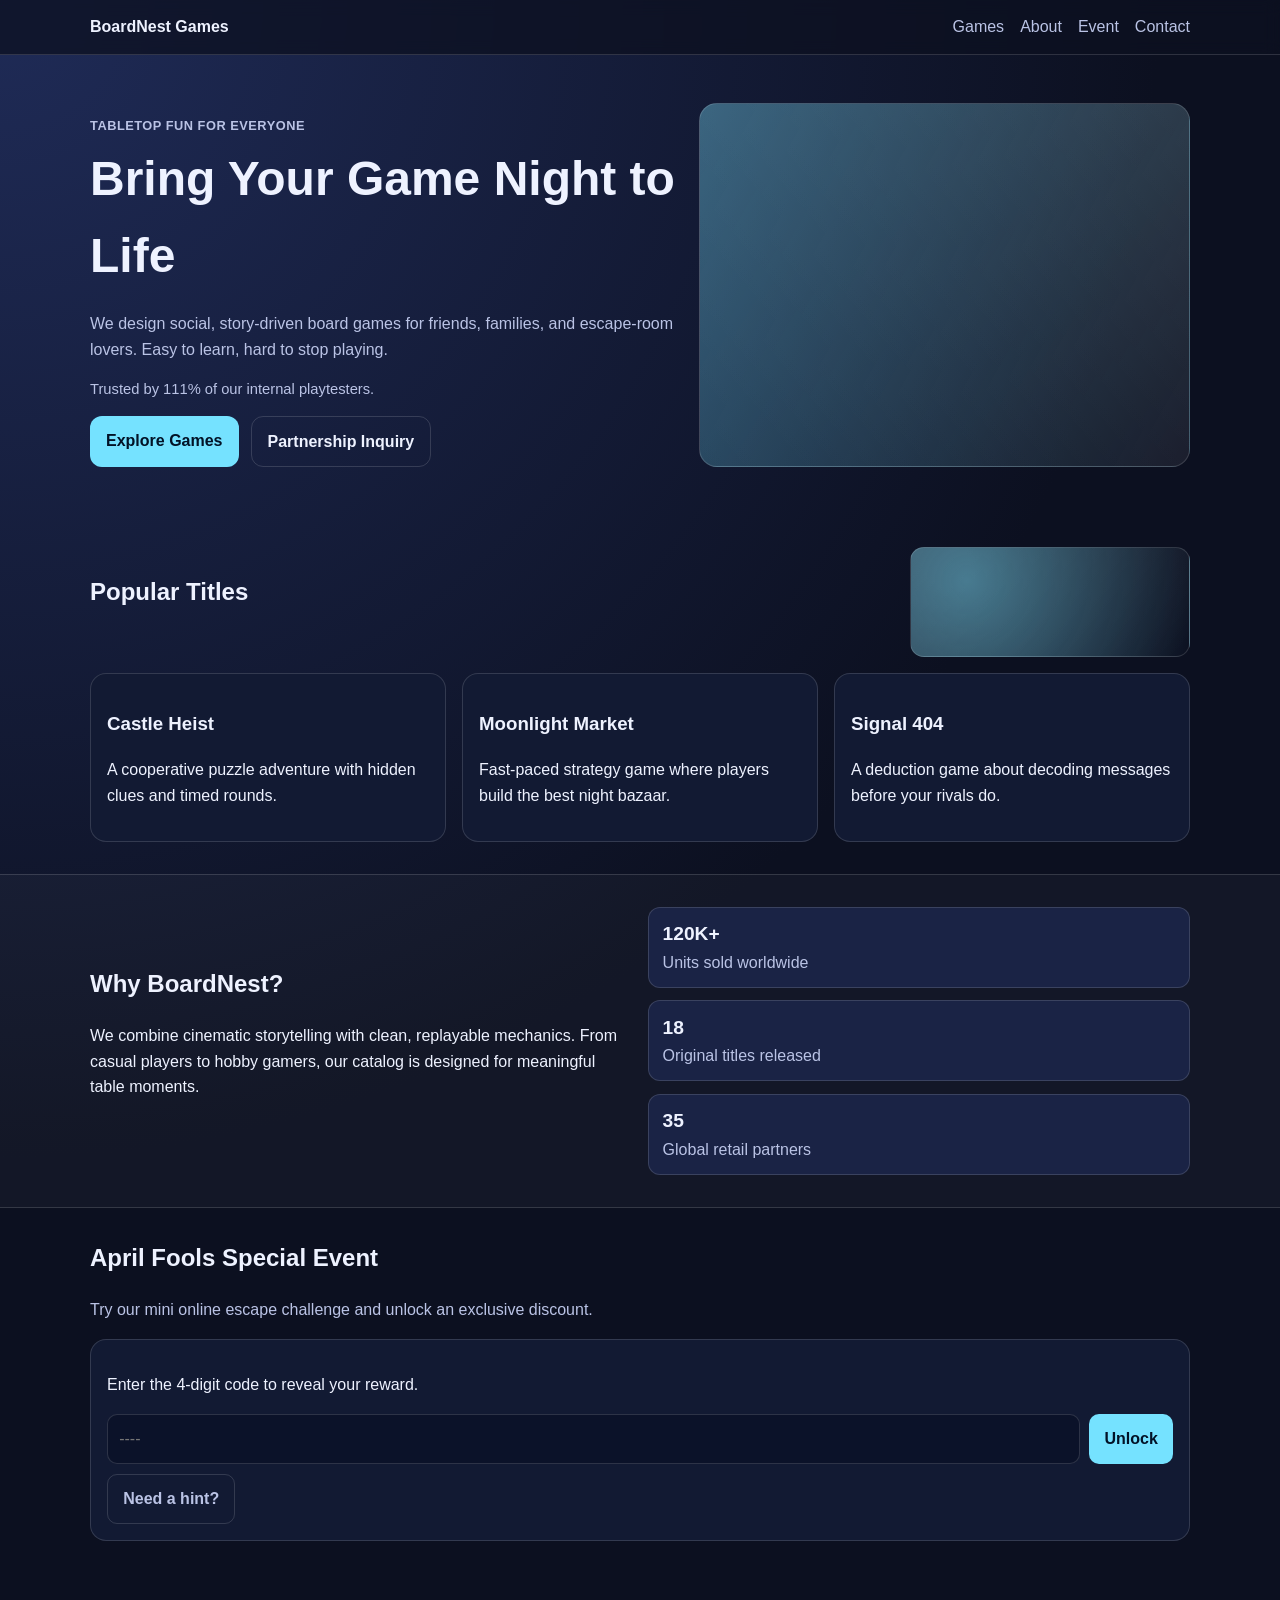
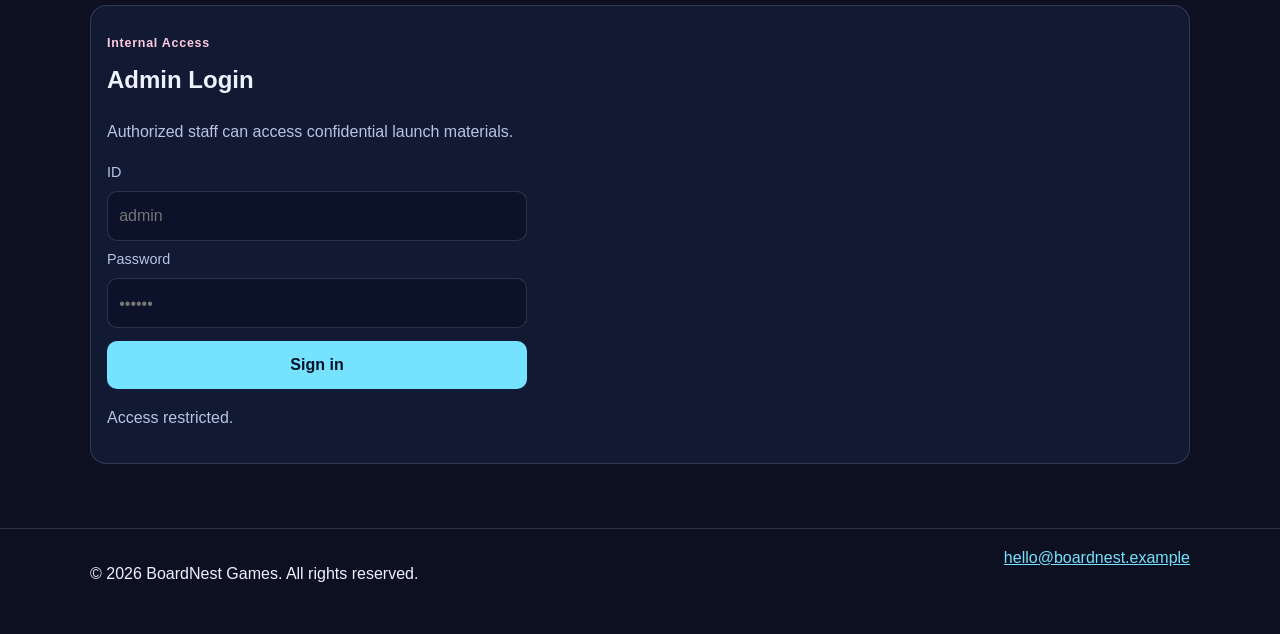
==== index.html @ 54458073 "Add modern scroll-reveal effects to landing sections" ====
<!doctype html>
<html lang="en">
  <head>
    <meta charset="UTF-8" />
    <meta name="viewport" content="width=device-width, initial-scale=1.0" />
    <title>BoardNest Games | Play Together</title>
    <link rel="stylesheet" href="style.css" />
  </head>
  <body>
    <header class="site-header">
      <div class="container nav">
        <a class="logo" href="#">BoardNest Games</a>
        <nav aria-label="Main navigation">
          <ul>
            <li><a href="#games">Games</a></li>
            <li><a href="#about">About</a></li>
            <li><a href="#event">Event</a></li>
            <li><a href="#contact">Contact</a></li>
          </ul>
        </nav>
      </div>
    </header>

    <main>
      <section class="hero container">
        <div class="hero-copy">
          <p class="eyebrow">TABLETOP FUN FOR EVERYONE</p>
          <h1>Bring Your Game Night to Life</h1>
          <p>
            We design social, story-driven board games for friends, families,
            and escape-room lovers. Easy to learn, hard to stop playing.
          </p>
          <p class="odd-note">Trusted by 111% of our internal playtesters.</p>
          <div class="actions">
            <a class="btn primary" href="#games">Explore Games</a>
            <a class="btn ghost" href="#contact">Partnership Inquiry</a>
          </div>
        </div>
        <div class="hero-card" role="img" aria-label="Board game components"></div>
      </section>

      <section id="games" class="section container reveal reveal-up">
        <div class="section-head">
          <h2>Popular Titles</h2>
          <div class="scroll-visual reveal reveal-right" aria-hidden="true"></div>
        </div>
        <div class="cards">
          <article class="card reveal reveal-up">
            <h3>Castle Heist</h3>
            <p>A cooperative puzzle adventure with hidden clues and timed rounds.</p>
          </article>
          <article class="card reveal reveal-up">
            <h3>Moonlight Market</h3>
            <p>Fast-paced strategy game where players build the best night bazaar.</p>
          </article>
          <article class="card reveal reveal-up">
            <h3>Signal 404</h3>
            <p>A deduction game about decoding messages before your rivals do.</p>
          </article>
        </div>
      </section>

      <section id="about" class="section alt reveal reveal-up">
        <div class="container two-col">
          <div class="reveal reveal-left">
            <h2>Why BoardNest?</h2>
            <p>
              We combine cinematic storytelling with clean, replayable mechanics.
              From casual players to hobby gamers, our catalog is designed for
              meaningful table moments.
            </p>
          </div>
          <ul class="stats reveal reveal-right">
            <li><strong>120K+</strong><span>Units sold worldwide</span></li>
            <li><strong>18</strong><span>Original titles released</span></li>
            <li><strong>35</strong><span>Global retail partners</span></li>
          </ul>
        </div>
      </section>

      <section id="event" class="section container reveal reveal-up">
        <h2>April Fools Special Event</h2>
        <p class="event-sub">
          Try our mini online escape challenge and unlock an exclusive discount.
        </p>
        <div class="event-box reveal reveal-left">
          <p id="status" aria-live="polite">Enter the 4-digit code to reveal your reward.</p>
          <div class="input-wrap">
            <label for="code" class="sr-only">Enter 4-digit code</label>
            <input id="code" type="text" inputmode="numeric" maxlength="4" placeholder="----" autocomplete="off" />
            <button id="unlock">Unlock</button>
          </div>
          <button id="hintBtn" class="link-btn" type="button">Need a hint?</button>
          <p id="hint" class="hint hidden">Hint: Not every April Fools note tells the truth. One digit is 0.</p>
          <p id="reward" class="reward hidden">🎉 Nice! Use code <strong>PLAY10</strong> for 10% off this week.</p>
        </div>
      </section>

      <section id="admin" class="section container reveal reveal-up">
        <div class="admin-box reveal reveal-right">
          <p class="admin-label">Internal Access</p>
          <h2>Admin Login</h2>
          <p class="event-sub">Authorized staff can access confidential launch materials.</p>
          <form id="adminForm" class="admin-form">
            <label for="adminId">ID</label>
            <input id="adminId" type="text" placeholder="admin" autocomplete="off" />
            <label for="adminPw">Password</label>
            <input id="adminPw" type="password" placeholder="••••••" autocomplete="off" />
            <button type="submit">Sign in</button>
          </form>
          <p id="adminMsg" aria-live="polite" class="event-sub">Access restricted.</p>
        </div>
      </section>
    </main>

    <footer id="contact" class="site-footer">
      <div class="container footer-wrap">
        <p>© 2026 BoardNest Games. All rights reserved.</p>
        <a href="mailto:hello@boardnest.example">hello@boardnest.example</a>
      </div>
    </footer>

    <script src="script.js"></script>
  </body>
</html>
---- style.css ----
:root {
  --bg: #0c1020;
  --surface: #121a33;
  --surface-soft: #1a2345;
  --text: #eef2ff;
  --muted: #bac3e5;
  --accent: #75e2ff;
  --line: rgba(255, 255, 255, 0.14);
}

* {
  box-sizing: border-box;
}

body {
  margin: 0;
  font-family: Inter, "Segoe UI", Roboto, sans-serif;
  color: var(--text);
  background: radial-gradient(circle at 0% 0%, #1f2b57 0%, var(--bg) 45%);
  line-height: 1.6;
}

.container {
  width: min(1100px, 92vw);
  margin: 0 auto;
}

.site-header {
  border-bottom: 1px solid var(--line);
  position: sticky;
  top: 0;
  backdrop-filter: blur(8px);
  background: rgba(12, 16, 32, 0.75);
}

.nav {
  display: flex;
  align-items: center;
  justify-content: space-between;
  padding: 0.9rem 0;
  gap: 1rem;
}

.logo {
  color: var(--text);
  text-decoration: none;
  font-weight: 700;
}

nav ul {
  list-style: none;
  margin: 0;
  padding: 0;
  display: flex;
  gap: 1rem;
}

nav a {
  color: var(--muted);
  text-decoration: none;
}

.hero {
  display: grid;
  grid-template-columns: 1.2fr 1fr;
  gap: 1.2rem;
  padding: 3rem 0;
}

.eyebrow {
  color: var(--accent);
  margin-bottom: 0.3rem;
  font-weight: 700;
  letter-spacing: 0.04em;
  font-size: 0.8rem;
}

.hero h1 {
  font-size: clamp(2rem, 4vw, 3rem);
  margin: 0;
}

.hero-copy p {
  color: var(--muted);
}

.hero-card {
  min-height: 250px;
  border-radius: 18px;
  border: 1px solid var(--line);
  background:
    linear-gradient(120deg, rgba(117, 226, 255, 0.35), rgba(117, 226, 255, 0)),
    linear-gradient(230deg, rgba(255, 255, 255, 0.1), rgba(255, 255, 255, 0));
}

.actions {
  display: flex;
  flex-wrap: wrap;
  gap: 0.75rem;
}

.btn {
  text-decoration: none;
  padding: 0.72rem 1rem;
  border-radius: 12px;
  font-weight: 700;
}

.btn.primary {
  background: var(--accent);
  color: #021226;
}

.btn.ghost {
  border: 1px solid var(--line);
  color: var(--text);
}

.section {
  padding: 2rem 0;
}

h2 {
  margin-top: 0;
}

.cards {
  display: grid;
  grid-template-columns: repeat(3, minmax(0, 1fr));
  gap: 1rem;
}

.card,
.event-box {
  background: var(--surface);
  border: 1px solid var(--line);
  border-radius: 16px;
  padding: 1rem;
}

.alt {
  background: rgba(255, 255, 255, 0.03);
  border-top: 1px solid var(--line);
  border-bottom: 1px solid var(--line);
}

.two-col {
  display: grid;
  grid-template-columns: 1fr 1fr;
  gap: 1rem;
  align-items: center;
}

.stats {
  list-style: none;
  margin: 0;
  padding: 0;
  display: grid;
  gap: 0.8rem;
}

.stats li {
  background: var(--surface-soft);
  border: 1px solid var(--line);
  border-radius: 12px;
  padding: 0.7rem 0.85rem;
}

.stats strong {
  display: block;
  font-size: 1.2rem;
}

.stats span,
.event-sub {
  color: var(--muted);
}

.input-wrap {
  display: flex;
  gap: 0.6rem;
}

input,
button {
  font: inherit;
}

input {
  flex: 1;
  border-radius: 10px;
  border: 1px solid var(--line);
  background: #0b1229;
  color: var(--text);
  padding: 0.7rem;
}

button {
  border: 0;
  border-radius: 10px;
  background: var(--accent);
  color: #021226;
  padding: 0.7rem 0.95rem;
  font-weight: 700;
  cursor: pointer;
}

.link-btn {
  margin-top: 0.65rem;
  background: transparent;
  color: var(--muted);
  border: 1px solid var(--line);
}

.hint,
.reward {
  margin-bottom: 0;
}

.reward {
  color: #93f5b8;
}

.hidden {
  display: none;
}

.site-footer {
  border-top: 1px solid var(--line);
  margin-top: 2rem;
}

.footer-wrap {
  display: flex;
  justify-content: space-between;
  gap: 1rem;
  padding: 1rem 0 2rem;
  flex-wrap: wrap;
}

.site-footer a {
  color: var(--accent);
}

.sr-only {
  position: absolute;
  width: 1px;
  height: 1px;
  margin: -1px;
  padding: 0;
  overflow: hidden;
  clip: rect(0, 0, 0, 0);
  border: 0;
}

@media (max-width: 860px) {
  .hero,
  .two-col,
  .cards {
    grid-template-columns: 1fr;
  }

  .hero {
    padding-top: 2rem;
  }

  .section-head {
    flex-direction: column;
    align-items: flex-start;
  }

  .scroll-visual {
    width: 100%;
  }
}

@media (max-width: 620px) {
  .nav {
    flex-direction: column;
    align-items: flex-start;
  }

  .input-wrap {
    flex-direction: column;
  }

  button {
    width: 100%;
  }
}


.odd-note {
  color: #ffcadf;
  font-size: 0.92rem;
}

.admin-box {
  background: var(--surface);
  border: 1px solid var(--line);
  border-radius: 16px;
  padding: 1rem;
}

.admin-label {
  color: #ffcadf;
  letter-spacing: 0.06em;
  font-size: 0.78rem;
  font-weight: 700;
  margin-bottom: 0.4rem;
}

.admin-form {
  display: grid;
  gap: 0.45rem;
  max-width: 420px;
}

.admin-form label {
  color: var(--muted);
  font-size: 0.9rem;
}

.admin-form button {
  margin-top: 0.35rem;
}


.section-head {
  display: flex;
  align-items: center;
  justify-content: space-between;
  gap: 1rem;
  margin-bottom: 1rem;
}

.scroll-visual {
  width: min(280px, 36vw);
  height: 110px;
  border-radius: 14px;
  border: 1px solid var(--line);
  background:
    radial-gradient(circle at 20% 30%, rgba(117, 226, 255, 0.45), rgba(117, 226, 255, 0)),
    linear-gradient(130deg, rgba(255, 255, 255, 0.12), rgba(255, 255, 255, 0));
}

.reveal {
  opacity: 0;
  transform: translateY(24px);
  transition: opacity 650ms ease, transform 650ms ease;
  will-change: transform, opacity;
}

.reveal-left {
  transform: translateX(-28px);
}

.reveal-right {
  transform: translateX(28px);
}

.reveal-up {
  transform: translateY(24px);
}

.reveal.in-view {
  opacity: 1;
  transform: translate(0, 0);
}

@media (prefers-reduced-motion: reduce) {
  .reveal,
  .reveal-left,
  .reveal-right,
  .reveal-up {
    opacity: 1;
    transform: none;
    transition: none;
  }
}
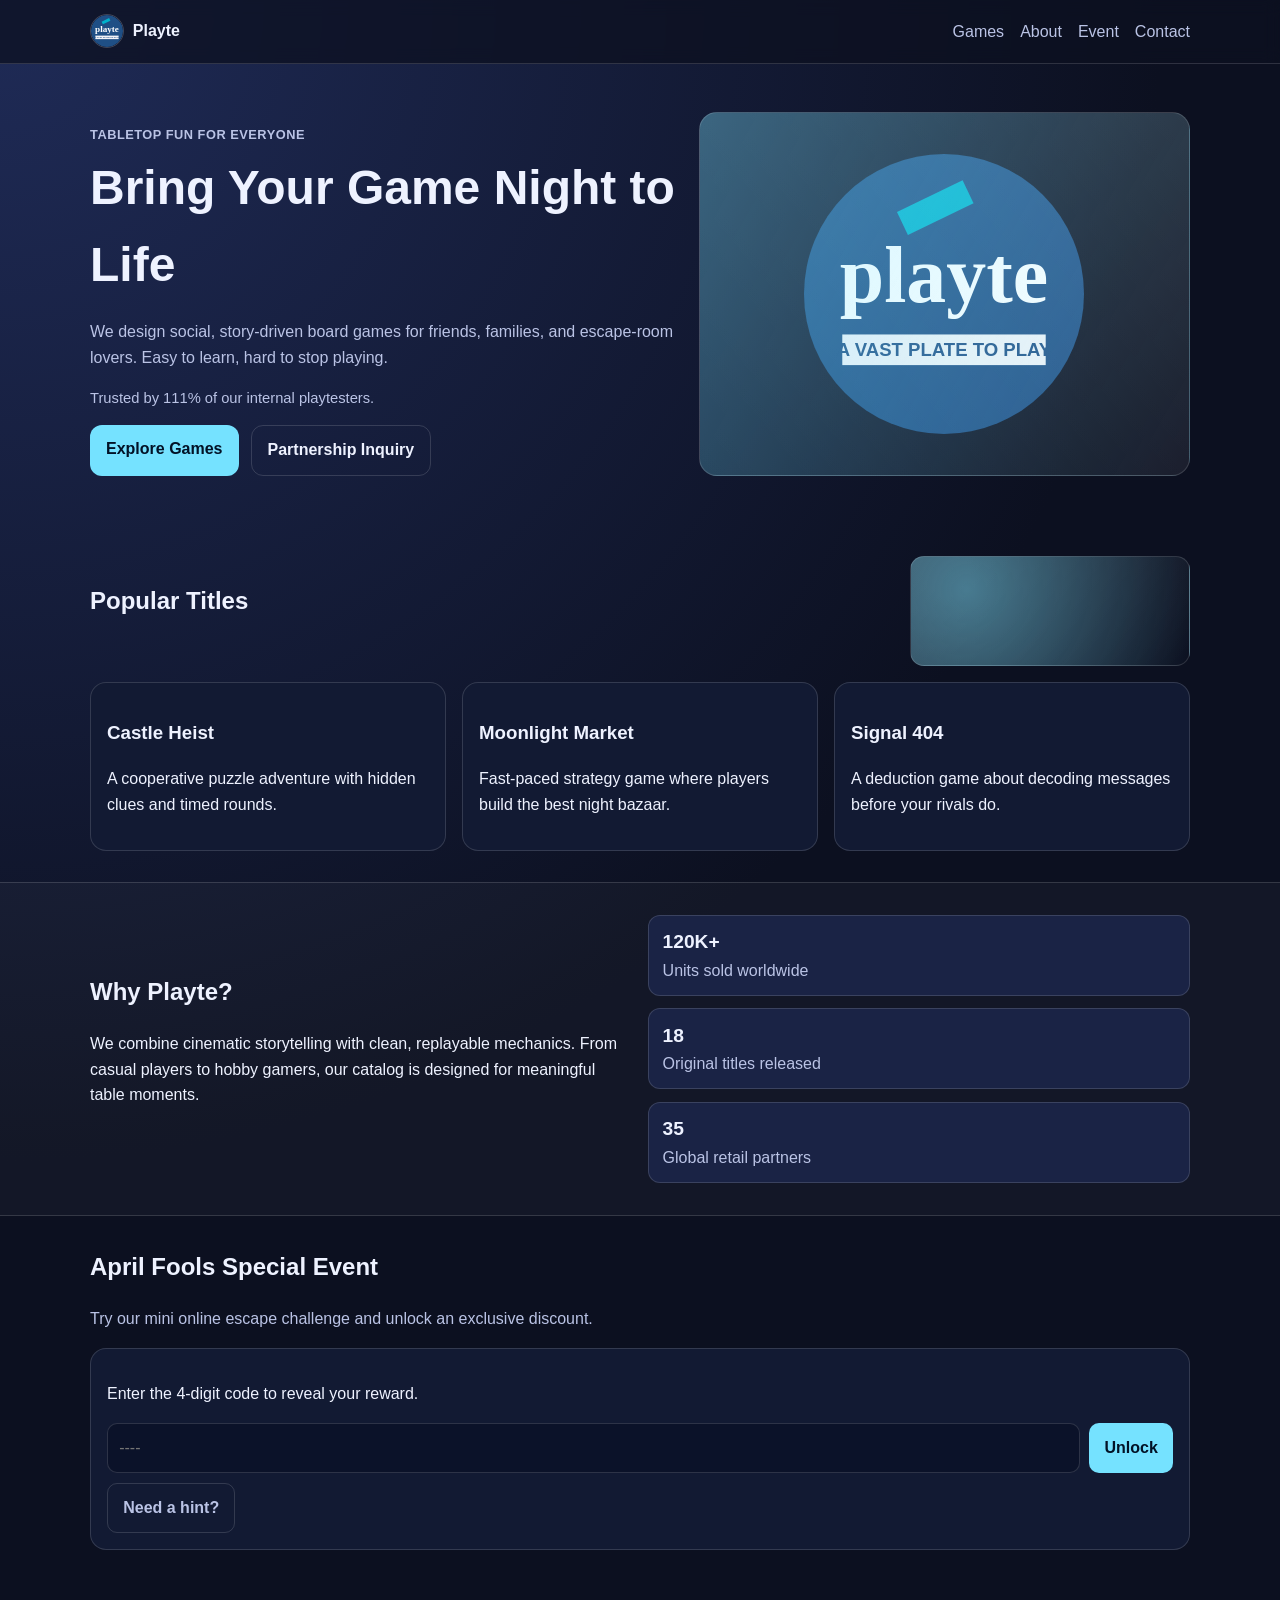
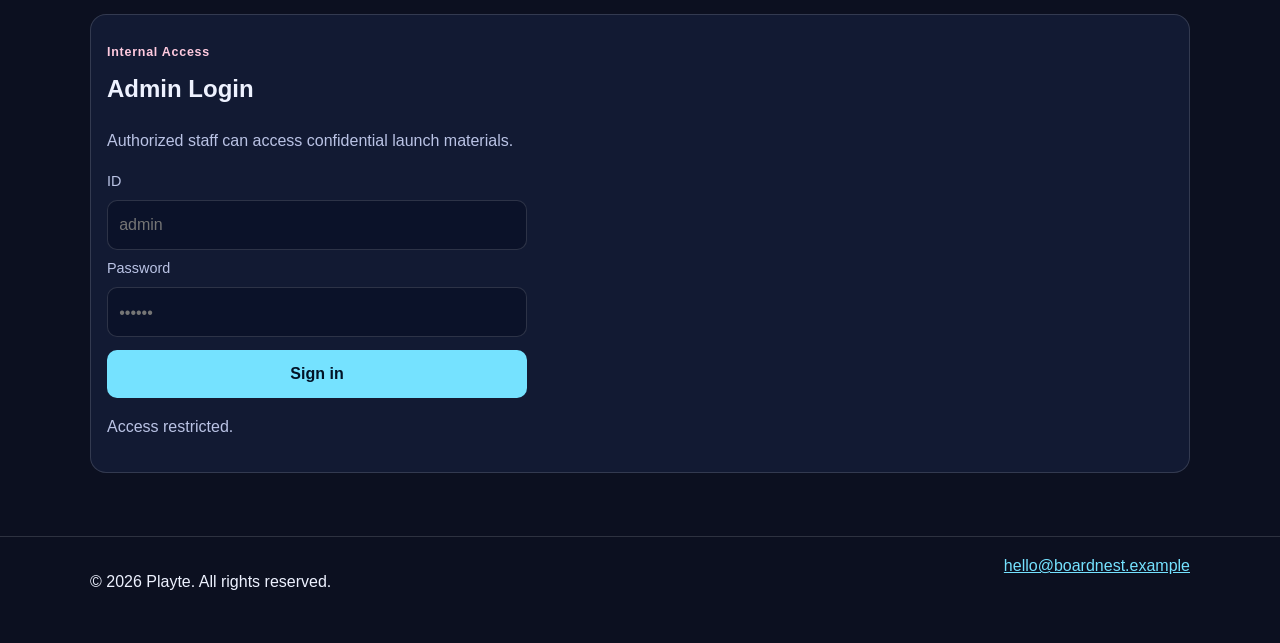
==== commit 69e32d6f: "Rebrand site to Playte and add company logo asset" ====
--- a/index.html
+++ b/index.html
@@ -3,13 +3,13 @@
   <head>
     <meta charset="UTF-8" />
     <meta name="viewport" content="width=device-width, initial-scale=1.0" />
-    <title>BoardNest Games | Play Together</title>
+    <title>Playte | Play Together</title>
     <link rel="stylesheet" href="style.css" />
   </head>
   <body>
     <header class="site-header">
       <div class="container nav">
-        <a class="logo" href="#">BoardNest Games</a>
+        <a class="logo" href="#"><img src="assets/playte-logo.svg" alt="Playte logo" /><span>Playte</span></a>
         <nav aria-label="Main navigation">
           <ul>
             <li><a href="#games">Games</a></li>
@@ -63,7 +63,7 @@
       <section id="about" class="section alt reveal reveal-up">
         <div class="container two-col">
           <div class="reveal reveal-left">
-            <h2>Why BoardNest?</h2>
+            <h2>Why Playte?</h2>
             <p>
               We combine cinematic storytelling with clean, replayable mechanics.
               From casual players to hobby gamers, our catalog is designed for
@@ -115,7 +115,7 @@
 
     <footer id="contact" class="site-footer">
       <div class="container footer-wrap">
-        <p>© 2026 BoardNest Games. All rights reserved.</p>
+        <p>© 2026 Playte. All rights reserved.</p>
         <a href="mailto:hello@boardnest.example">hello@boardnest.example</a>
       </div>
     </footer>
--- a/style.css
+++ b/style.css
@@ -45,6 +45,20 @@
   color: var(--text);
   text-decoration: none;
   font-weight: 700;
+  display: inline-flex;
+  align-items: center;
+  gap: 0.55rem;
+}
+
+.logo img {
+  width: 34px;
+  height: 34px;
+  border-radius: 50%;
+  border: 1px solid rgba(255, 255, 255, 0.2);
+}
+
+.logo span {
+  line-height: 1;
 }
 
 nav ul {
@@ -90,7 +104,8 @@
   border: 1px solid var(--line);
   background:
     linear-gradient(120deg, rgba(117, 226, 255, 0.35), rgba(117, 226, 255, 0)),
-    linear-gradient(230deg, rgba(255, 255, 255, 0.1), rgba(255, 255, 255, 0));
+    linear-gradient(230deg, rgba(255, 255, 255, 0.1), rgba(255, 255, 255, 0)),
+    url("assets/playte-logo.svg") center / min(280px, 75%) no-repeat;
 }
 
 .actions {
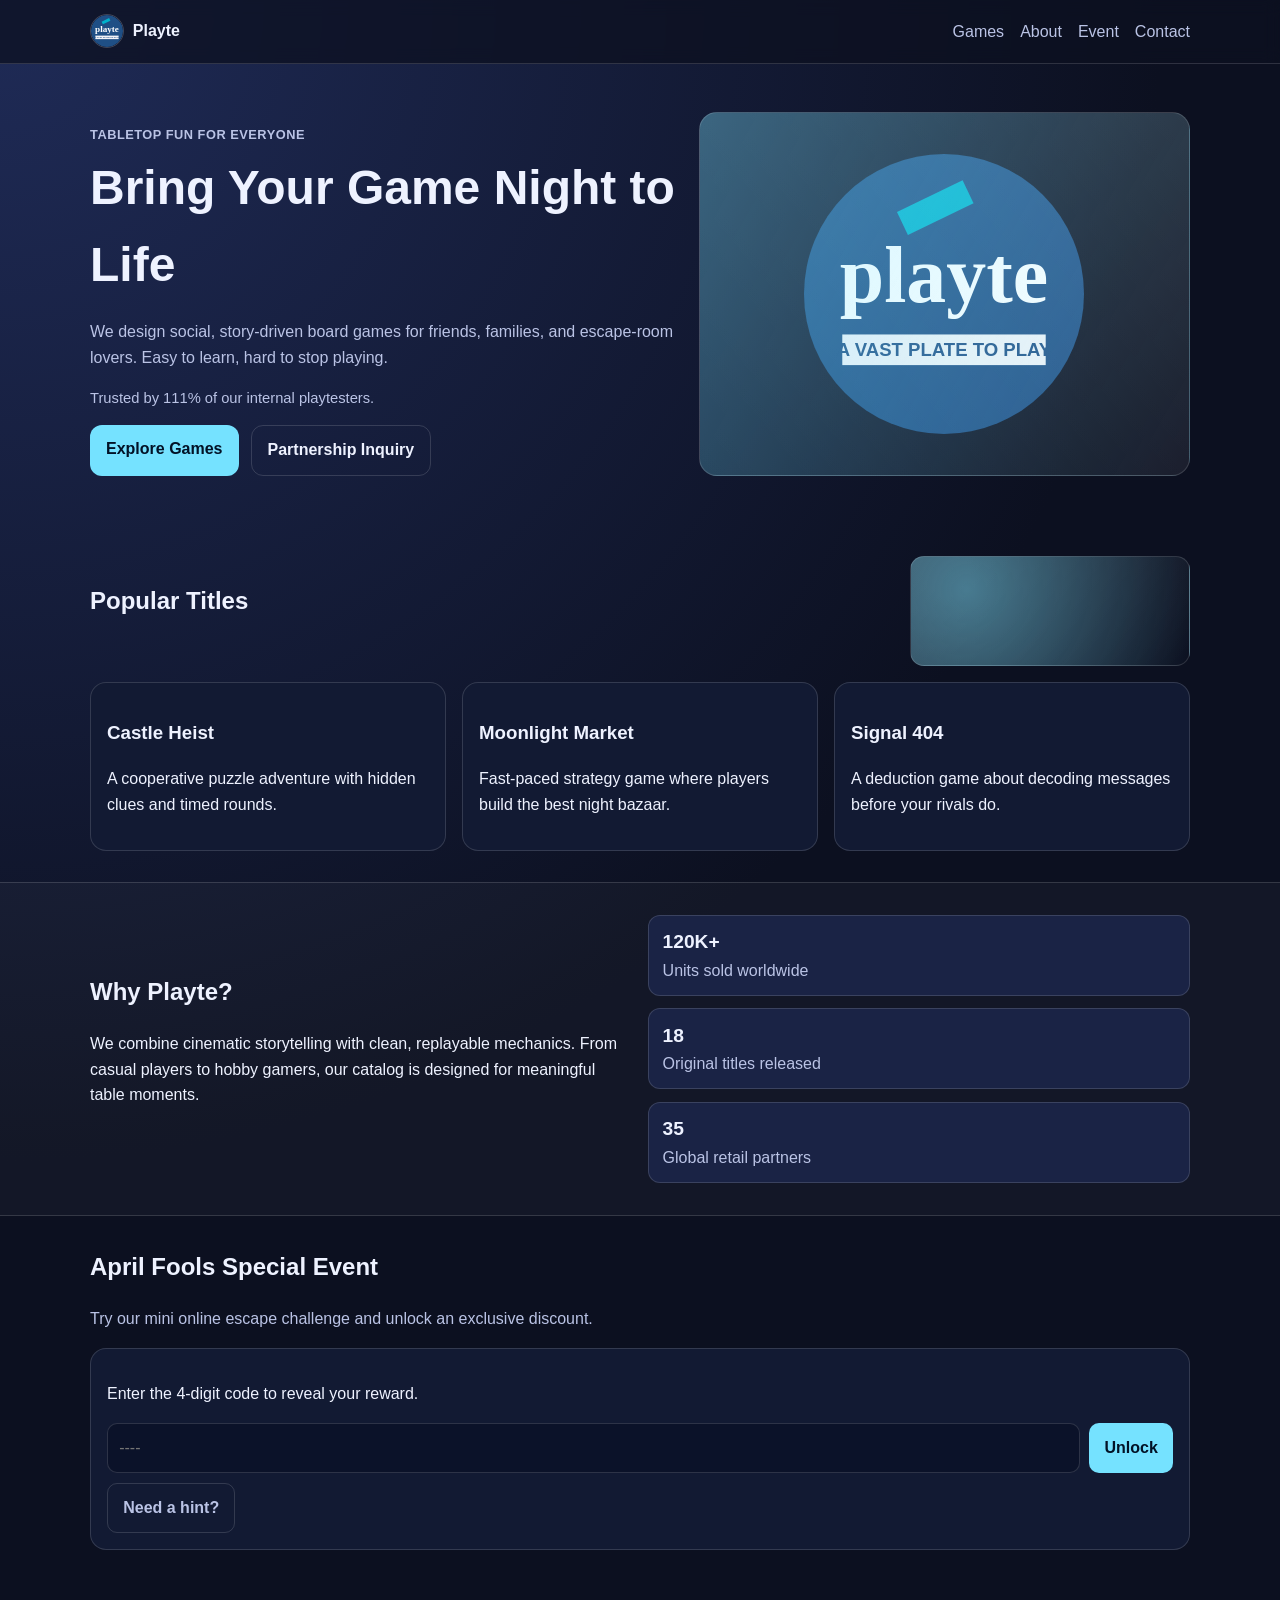
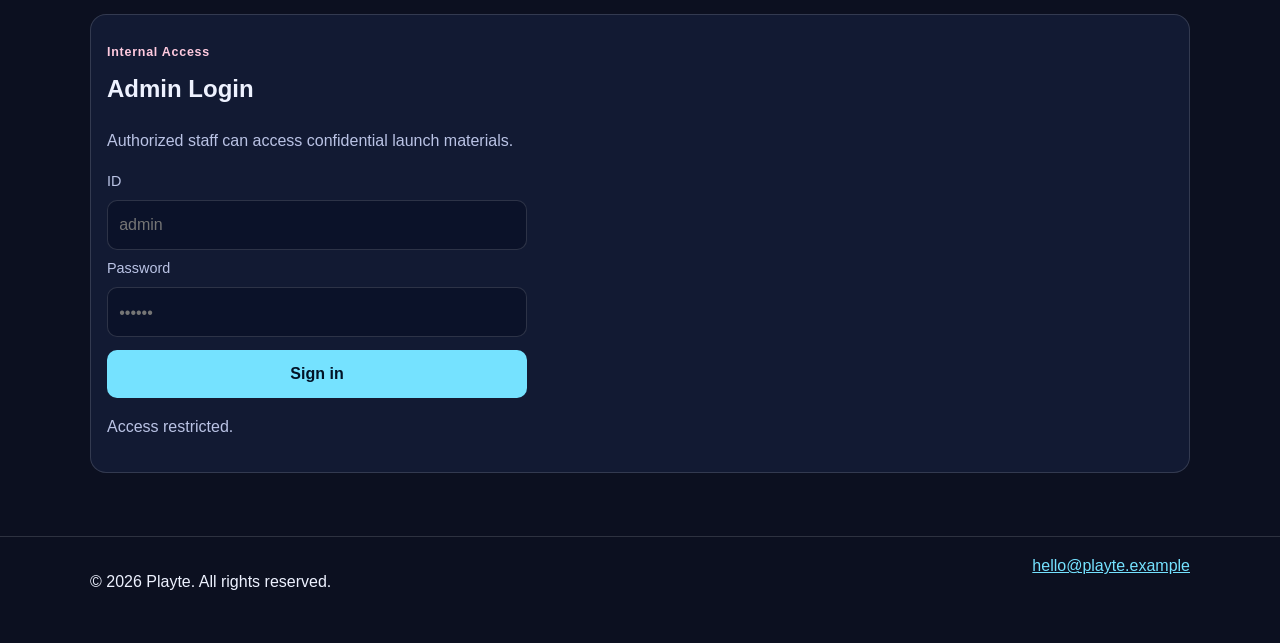
==== commit e96a32f3: "Remove remaining BoardNest strings from branding" ====
--- a/index.html
+++ b/index.html
@@ -116,7 +116,7 @@
     <footer id="contact" class="site-footer">
       <div class="container footer-wrap">
         <p>© 2026 Playte. All rights reserved.</p>
-        <a href="mailto:hello@boardnest.example">hello@boardnest.example</a>
+        <a href="mailto:hello@playte.example">hello@playte.example</a>
       </div>
     </footer>
 
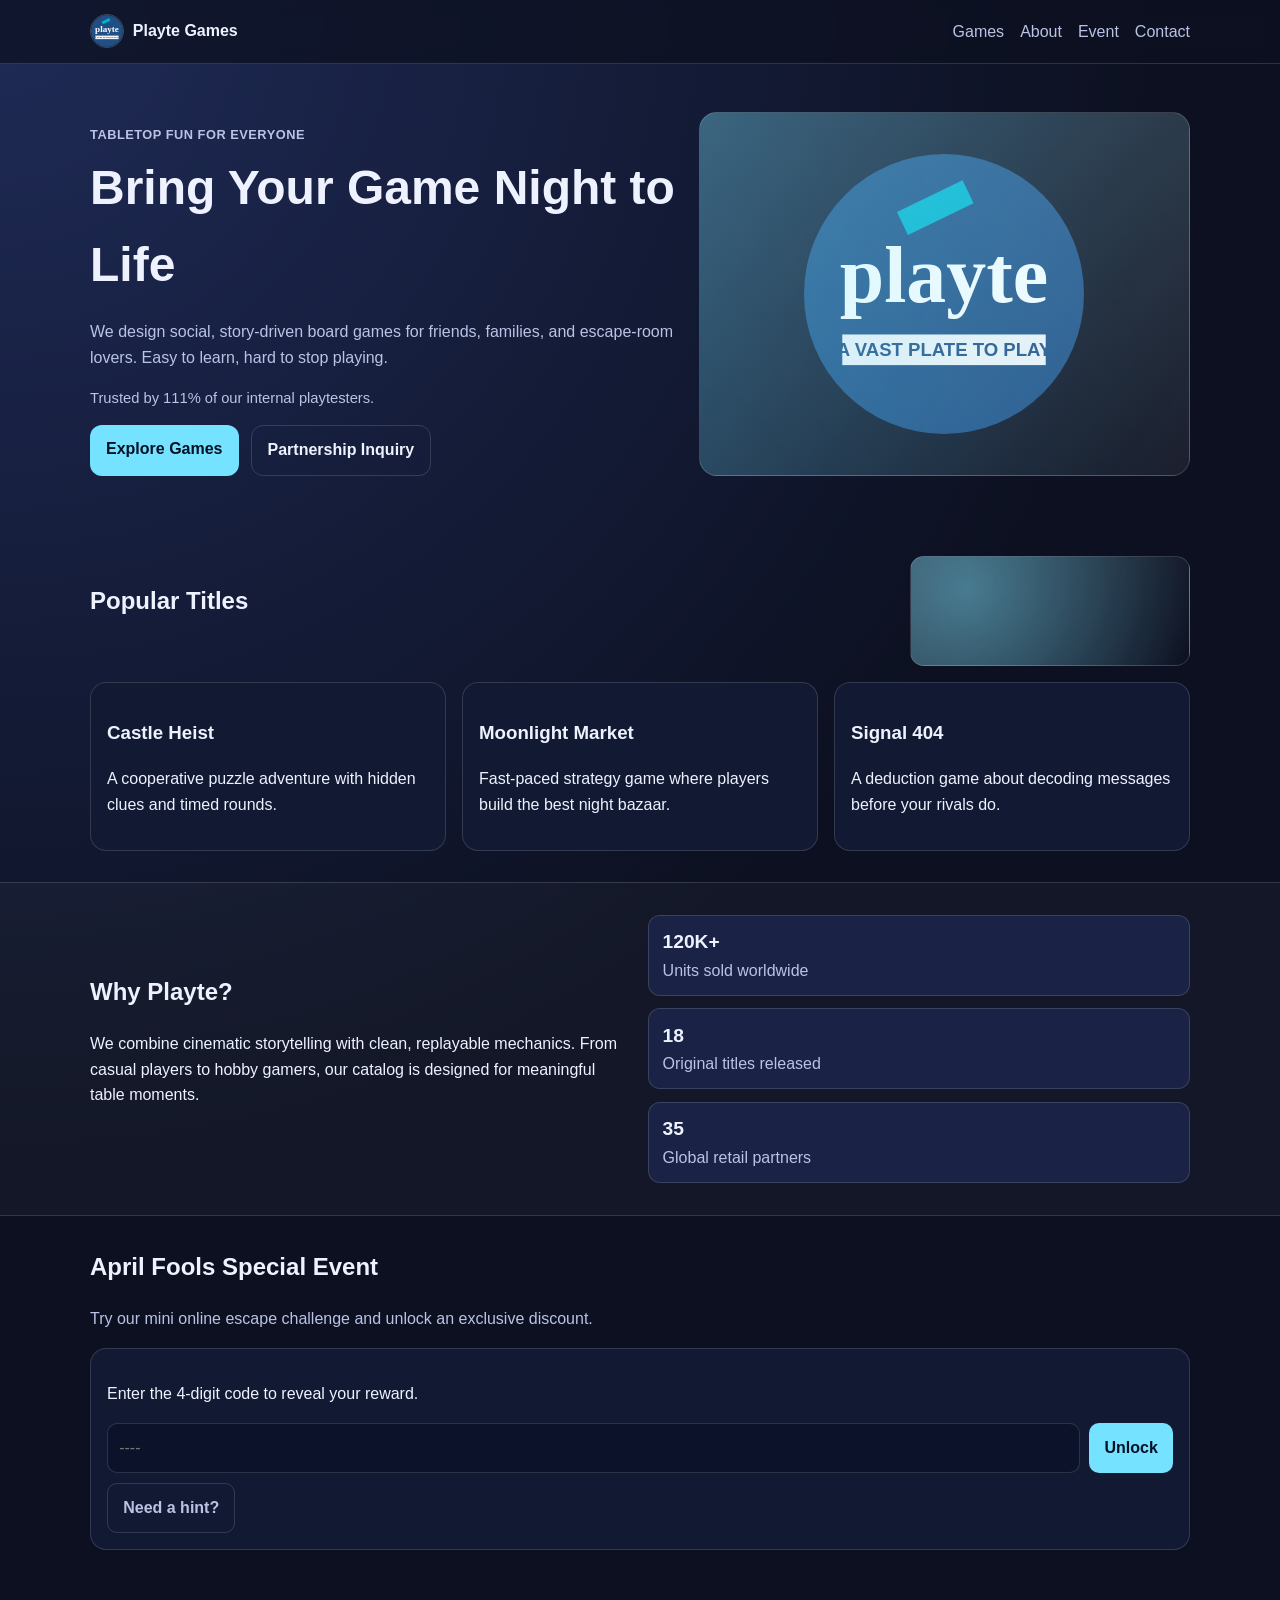
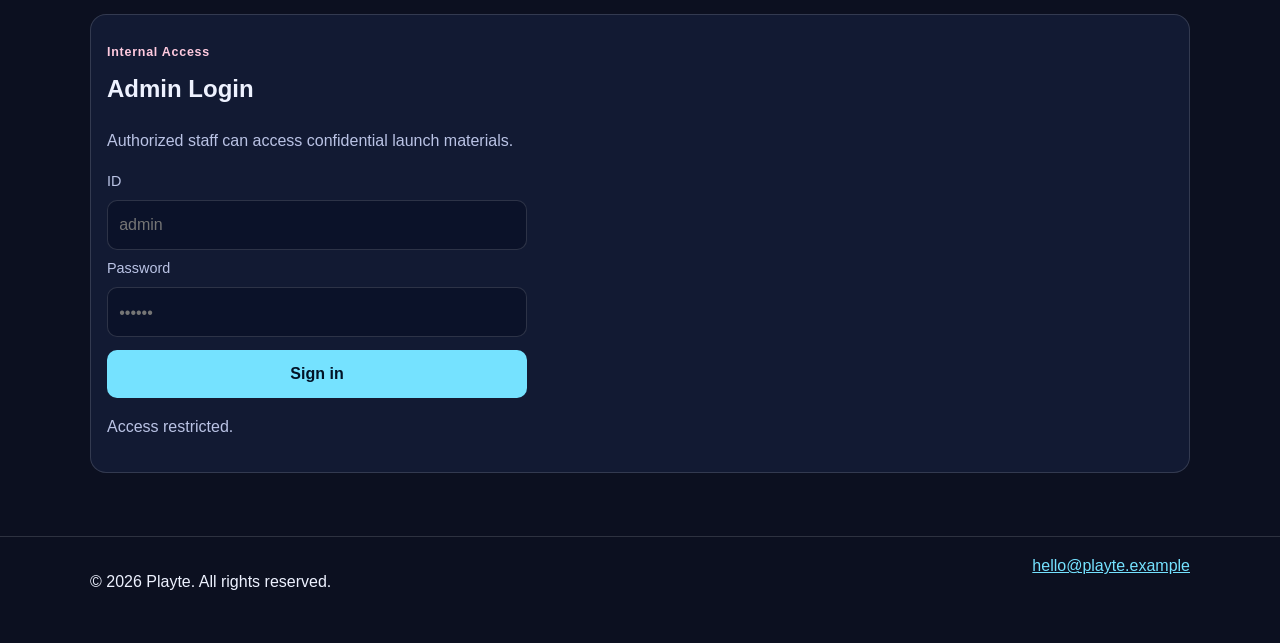
==== commit f1ba9cb0: "Force Playte Games branding in header and bust stale cache" ====
--- a/index.html
+++ b/index.html
@@ -4,12 +4,12 @@
     <meta charset="UTF-8" />
     <meta name="viewport" content="width=device-width, initial-scale=1.0" />
     <title>Playte | Play Together</title>
-    <link rel="stylesheet" href="style.css" />
+    <link rel="stylesheet" href="style.css?v=2" />
   </head>
   <body>
     <header class="site-header">
       <div class="container nav">
-        <a class="logo" href="#"><img src="assets/playte-logo.svg" alt="Playte logo" /><span>Playte</span></a>
+        <a class="logo" href="#"><img src="assets/playte-logo.svg?v=2" alt="Playte logo" /><span>Playte Games</span></a>
         <nav aria-label="Main navigation">
           <ul>
             <li><a href="#games">Games</a></li>
@@ -120,6 +120,6 @@
       </div>
     </footer>
 
-    <script src="script.js"></script>
+    <script src="script.js?v=2"></script>
   </body>
 </html>
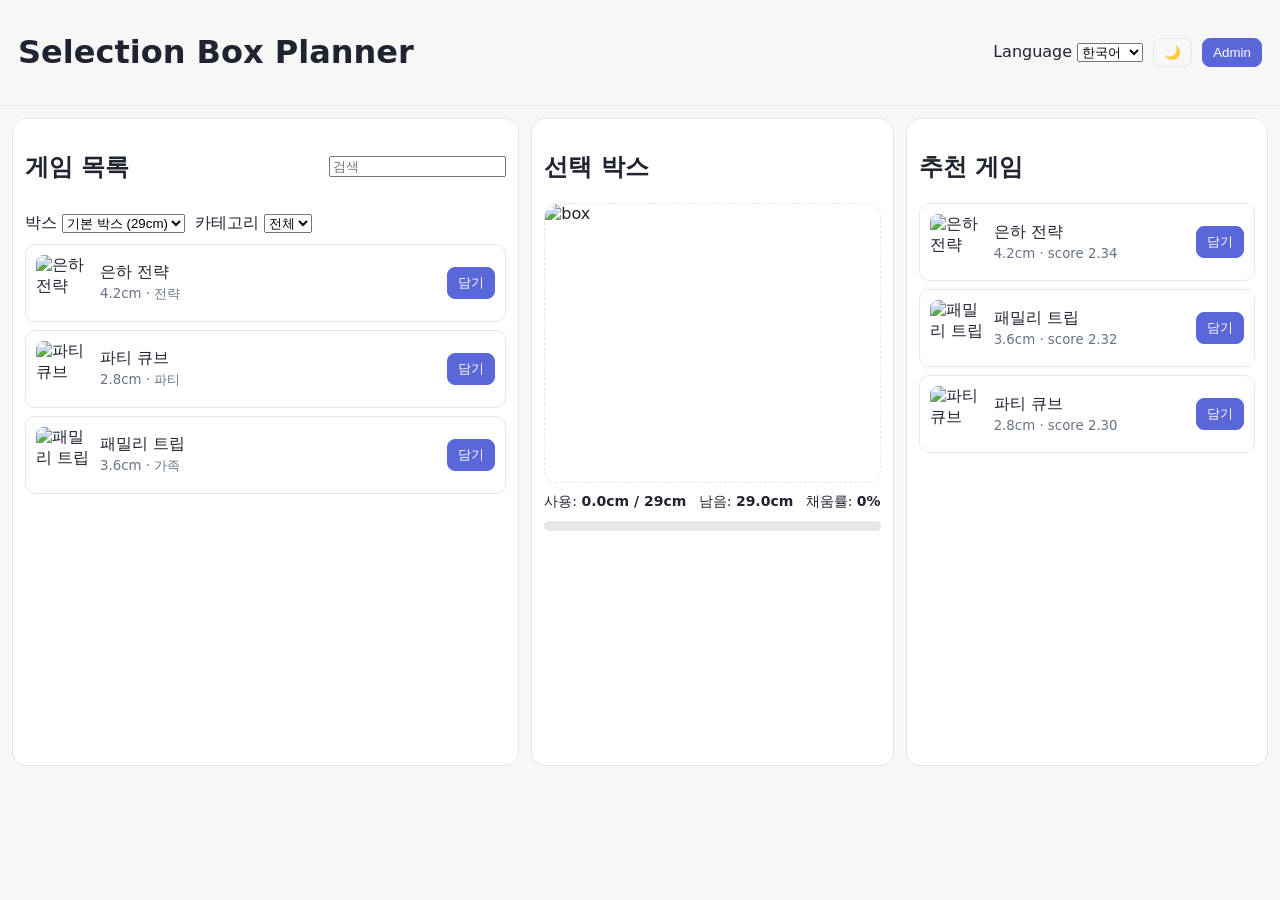
==== commit fea6a5bd: "feat: add selection box planner web app prototype" ====
--- a/index.html
+++ b/index.html
@@ -1,125 +1,113 @@
 <!doctype html>
-<html lang="en">
+<html lang="ko">
   <head>
     <meta charset="UTF-8" />
     <meta name="viewport" content="width=device-width, initial-scale=1.0" />
-    <title>Playte | Play Together</title>
-    <link rel="stylesheet" href="style.css?v=2" />
+    <title>Selection Box Planner</title>
+    <link rel="stylesheet" href="styles.css" />
   </head>
   <body>
-    <header class="site-header">
-      <div class="container nav">
-        <a class="logo" href="#"><img src="assets/playte-logo.svg?v=2" alt="Playte logo" /><span>Playte Games</span></a>
-        <nav aria-label="Main navigation">
-          <ul>
-            <li><a href="#games">Games</a></li>
-            <li><a href="#about">About</a></li>
-            <li><a href="#event">Event</a></li>
-            <li><a href="#contact">Contact</a></li>
-          </ul>
-        </nav>
+    <header class="topbar">
+      <h1 id="appTitle">Selection Box Planner</h1>
+      <div class="top-controls">
+        <label>
+          <span id="langLabel">Language</span>
+          <select id="languageSelect">
+            <option value="ko">한국어</option>
+            <option value="en">English</option>
+            <option value="ja">日本語</option>
+          </select>
+        </label>
+        <button id="themeToggle" class="btn ghost">🌙</button>
+        <button id="adminBtn" class="btn">Admin</button>
       </div>
     </header>
 
-    <main>
-      <section class="hero container">
-        <div class="hero-copy">
-          <p class="eyebrow">TABLETOP FUN FOR EVERYONE</p>
-          <h1>Bring Your Game Night to Life</h1>
-          <p>
-            We design social, story-driven board games for friends, families,
-            and escape-room lovers. Easy to learn, hard to stop playing.
-          </p>
-          <p class="odd-note">Trusted by 111% of our internal playtesters.</p>
-          <div class="actions">
-            <a class="btn primary" href="#games">Explore Games</a>
-            <a class="btn ghost" href="#contact">Partnership Inquiry</a>
-          </div>
+    <main class="layout">
+      <section class="panel left">
+        <div class="row between">
+          <h2 id="gamesTitle">게임 목록</h2>
+          <input id="searchInput" type="search" placeholder="검색" />
         </div>
-        <div class="hero-card" role="img" aria-label="Board game components"></div>
+        <div class="row">
+          <label>
+            <span id="boxLabel">박스</span>
+            <select id="boxSelect"></select>
+          </label>
+          <label>
+            <span id="categoryLabel">카테고리</span>
+            <select id="categorySelect"></select>
+          </label>
+        </div>
+        <div id="gamesList" class="list"></div>
       </section>
 
-      <section id="games" class="section container reveal reveal-up">
-        <div class="section-head">
-          <h2>Popular Titles</h2>
-          <div class="scroll-visual reveal reveal-right" aria-hidden="true"></div>
+      <section class="panel center">
+        <h2 id="selectedTitle">선택 박스</h2>
+        <div id="boxVisual" class="box-visual">
+          <img id="boxImage" alt="box" />
+          <div id="dropZone" class="drop-zone"></div>
         </div>
-        <div class="cards">
-          <article class="card reveal reveal-up">
-            <h3>Castle Heist</h3>
-            <p>A cooperative puzzle adventure with hidden clues and timed rounds.</p>
-          </article>
-          <article class="card reveal reveal-up">
-            <h3>Moonlight Market</h3>
-            <p>Fast-paced strategy game where players build the best night bazaar.</p>
-          </article>
-          <article class="card reveal reveal-up">
-            <h3>Signal 404</h3>
-            <p>A deduction game about decoding messages before your rivals do.</p>
-          </article>
+        <div class="stats">
+          <div><span id="usedLabel">사용</span>: <strong id="usedValue">0</strong></div>
+          <div><span id="remainingLabel">남음</span>: <strong id="remainingValue">0</strong></div>
+          <div><span id="fillLabel">채움률</span>: <strong id="fillValue">0%</strong></div>
         </div>
+        <div class="progress"><div id="progressBar"></div></div>
+        <div id="selectedList" class="chips"></div>
       </section>
 
-      <section id="about" class="section alt reveal reveal-up">
-        <div class="container two-col">
-          <div class="reveal reveal-left">
-            <h2>Why Playte?</h2>
-            <p>
-              We combine cinematic storytelling with clean, replayable mechanics.
-              From casual players to hobby gamers, our catalog is designed for
-              meaningful table moments.
-            </p>
-          </div>
-          <ul class="stats reveal reveal-right">
-            <li><strong>120K+</strong><span>Units sold worldwide</span></li>
-            <li><strong>18</strong><span>Original titles released</span></li>
-            <li><strong>35</strong><span>Global retail partners</span></li>
-          </ul>
-        </div>
-      </section>
-
-      <section id="event" class="section container reveal reveal-up">
-        <h2>April Fools Special Event</h2>
-        <p class="event-sub">
-          Try our mini online escape challenge and unlock an exclusive discount.
-        </p>
-        <div class="event-box reveal reveal-left">
-          <p id="status" aria-live="polite">Enter the 4-digit code to reveal your reward.</p>
-          <div class="input-wrap">
-            <label for="code" class="sr-only">Enter 4-digit code</label>
-            <input id="code" type="text" inputmode="numeric" maxlength="4" placeholder="----" autocomplete="off" />
-            <button id="unlock">Unlock</button>
-          </div>
-          <button id="hintBtn" class="link-btn" type="button">Need a hint?</button>
-          <p id="hint" class="hint hidden">Hint: Not every April Fools note tells the truth. One digit is 0.</p>
-          <p id="reward" class="reward hidden">🎉 Nice! Use code <strong>PLAY10</strong> for 10% off this week.</p>
-        </div>
-      </section>
-
-      <section id="admin" class="section container reveal reveal-up">
-        <div class="admin-box reveal reveal-right">
-          <p class="admin-label">Internal Access</p>
-          <h2>Admin Login</h2>
-          <p class="event-sub">Authorized staff can access confidential launch materials.</p>
-          <form id="adminForm" class="admin-form">
-            <label for="adminId">ID</label>
-            <input id="adminId" type="text" placeholder="admin" autocomplete="off" />
-            <label for="adminPw">Password</label>
-            <input id="adminPw" type="password" placeholder="••••••" autocomplete="off" />
-            <button type="submit">Sign in</button>
-          </form>
-          <p id="adminMsg" aria-live="polite" class="event-sub">Access restricted.</p>
-        </div>
+      <section class="panel right">
+        <h2 id="recommendTitle">추천 게임</h2>
+        <div id="recommendList" class="list"></div>
       </section>
     </main>
 
-    <footer id="contact" class="site-footer">
-      <div class="container footer-wrap">
-        <p>© 2026 Playte. All rights reserved.</p>
-        <a href="mailto:hello@playte.example">hello@playte.example</a>
+    <dialog id="adminDialog">
+      <form method="dialog" id="adminLoginForm">
+        <h3 id="adminLoginTitle">관리자 로그인</h3>
+        <input id="adminPassword" type="password" placeholder="password" required />
+        <menu>
+          <button value="cancel" class="btn ghost" id="cancelBtn">취소</button>
+          <button value="default" class="btn" id="loginBtn">로그인</button>
+        </menu>
+      </form>
+
+      <div id="adminPanel" hidden>
+        <div class="row between">
+          <h3 id="adminPanelTitle">관리자 패널</h3>
+          <button id="logoutBtn" class="btn ghost">Logout</button>
+        </div>
+
+        <section>
+          <h4 id="manageBoxTitle">박스 관리</h4>
+          <form id="boxForm" class="grid-2">
+            <input id="boxNameKo" placeholder="이름(ko)" required />
+            <input id="boxNameEn" placeholder="Name(en)" required />
+            <input id="boxNameJa" placeholder="名前(ja)" required />
+            <input id="boxLength" type="number" min="1" step="0.1" placeholder="length cm" required />
+            <input id="boxImageUrl" placeholder="image url" required />
+            <button class="btn" id="saveBoxBtn">저장</button>
+          </form>
+          <div id="boxAdminList" class="list compact"></div>
+        </section>
+
+        <section>
+          <h4 id="manageGameTitle">게임 관리</h4>
+          <form id="gameForm" class="grid-2">
+            <input id="gameNameKo" placeholder="게임명(ko)" required />
+            <input id="gameNameEn" placeholder="Game(en)" required />
+            <input id="gameNameJa" placeholder="ゲーム(ja)" required />
+            <input id="gameLength" type="number" min="0.1" step="0.1" placeholder="length cm" required />
+            <input id="gameImageUrl" placeholder="image url" required />
+            <select id="gameCategory"></select>
+            <button class="btn" id="saveGameBtn">저장</button>
+          </form>
+          <div id="gameAdminList" class="list compact"></div>
+        </section>
       </div>
-    </footer>
+    </dialog>
 
-    <script src="script.js?v=2"></script>
+    <script src="app.js"></script>
   </body>
 </html>
--- a/styles.css
+++ b/styles.css
@@ -0,0 +1,123 @@
+:root {
+  --bg: #f7f7f8;
+  --panel: #ffffff;
+  --text: #1f2430;
+  --muted: #697386;
+  --accent: #5a67d8;
+  --border: #e5e7eb;
+}
+
+:root.dark {
+  --bg: #12161d;
+  --panel: #1b212c;
+  --text: #e6e8ee;
+  --muted: #a0a7b6;
+  --accent: #8da2ff;
+  --border: #2c3442;
+}
+
+* { box-sizing: border-box; }
+body {
+  margin: 0;
+  font-family: Inter, system-ui, -apple-system, sans-serif;
+  background: var(--bg);
+  color: var(--text);
+}
+.topbar {
+  display: flex;
+  justify-content: space-between;
+  align-items: center;
+  padding: 12px 18px;
+  border-bottom: 1px solid var(--border);
+}
+.top-controls { display: flex; gap: 10px; align-items: center; }
+.layout {
+  display: grid;
+  grid-template-columns: 1.4fr 1fr 1fr;
+  gap: 12px;
+  padding: 12px;
+}
+.panel {
+  background: var(--panel);
+  border: 1px solid var(--border);
+  border-radius: 14px;
+  padding: 12px;
+  min-height: 72vh;
+}
+.row { display: flex; gap: 10px; margin-bottom: 10px; }
+.between { justify-content: space-between; align-items: center; }
+.list { display: grid; gap: 8px; max-height: 58vh; overflow: auto; }
+.card {
+  border: 1px solid var(--border);
+  border-radius: 10px;
+  padding: 10px;
+  display: grid;
+  grid-template-columns: 56px 1fr auto;
+  align-items: center;
+  gap: 8px;
+}
+.card img { width: 56px; height: 56px; object-fit: cover; border-radius: 8px; }
+.meta small { color: var(--muted); }
+.btn {
+  border: 1px solid var(--accent);
+  background: var(--accent);
+  color: white;
+  border-radius: 8px;
+  padding: 6px 10px;
+  cursor: pointer;
+}
+.btn.ghost {
+  background: transparent;
+  color: var(--text);
+  border-color: var(--border);
+}
+.box-visual {
+  position: relative;
+  border: 1px dashed var(--border);
+  border-radius: 14px;
+  min-height: 280px;
+  overflow: hidden;
+}
+.box-visual img {
+  width: 100%;
+  height: 280px;
+  object-fit: cover;
+  filter: saturate(0.95);
+}
+.drop-zone {
+  position: absolute;
+  inset: 0;
+  padding: 10px;
+  display: flex;
+  flex-wrap: wrap;
+  align-content: flex-start;
+  gap: 6px;
+}
+.token {
+  background: rgba(90, 103, 216, 0.16);
+  border: 1px solid rgba(90, 103, 216, 0.4);
+  border-radius: 8px;
+  padding: 4px 6px;
+  font-size: 12px;
+}
+.progress { background: var(--border); height: 10px; border-radius: 999px; overflow: hidden; }
+#progressBar { background: linear-gradient(90deg, #5a67d8, #6aa6ff); width: 0%; height: 100%; transition: width .3s ease; }
+.stats { display: flex; justify-content: space-between; margin: 10px 0; font-size: 14px; }
+.chips { display: flex; flex-wrap: wrap; gap: 6px; margin-top: 10px; }
+.chip { border: 1px solid var(--border); border-radius: 999px; padding: 3px 8px; font-size: 12px; }
+.grid-2 { display: grid; grid-template-columns: 1fr 1fr; gap: 8px; margin-bottom: 10px; }
+dialog { width: min(980px, 92vw); border: 1px solid var(--border); border-radius: 12px; background: var(--panel); color: var(--text); }
+.compact .card { grid-template-columns: 1fr auto auto; }
+.fly {
+  position: fixed;
+  width: 52px;
+  height: 52px;
+  border-radius: 10px;
+  pointer-events: none;
+  z-index: 999;
+  transition: transform .35s cubic-bezier(0.2, 0.8, 0.2, 1), opacity .35s;
+}
+@media (max-width: 1024px) {
+  .layout { grid-template-columns: 1fr; }
+  .panel { min-height: auto; }
+}
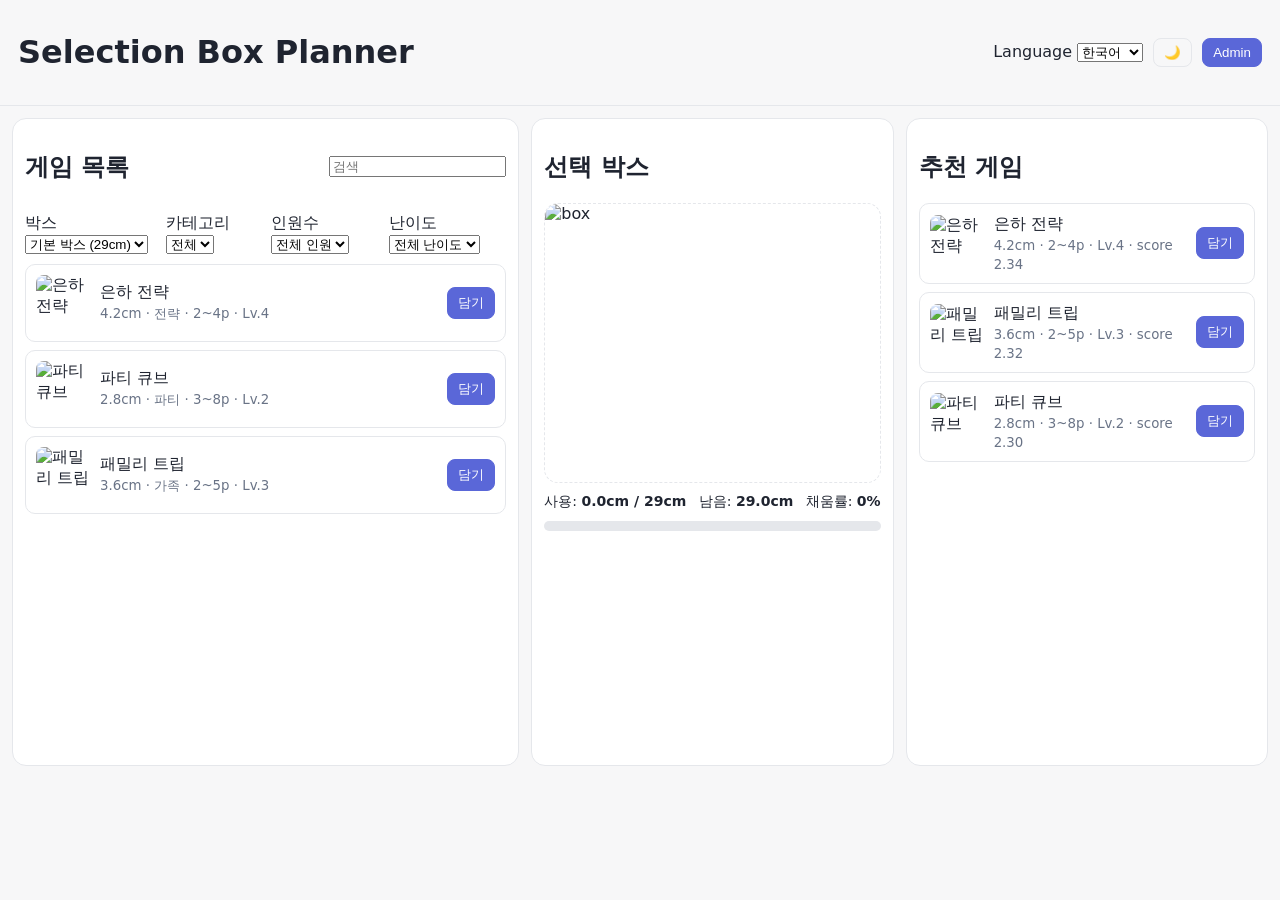
==== commit a8dc801e: "feat: add players and difficulty filters" ====
--- a/index.html
+++ b/index.html
@@ -37,6 +37,14 @@
           <label>
             <span id="categoryLabel">카테고리</span>
             <select id="categorySelect"></select>
+          </label>
+          <label>
+            <span id="playersLabel">인원수</span>
+            <select id="playersSelect"></select>
+          </label>
+          <label>
+            <span id="difficultyLabel">난이도</span>
+            <select id="difficultySelect"></select>
           </label>
         </div>
         <div id="gamesList" class="list"></div>
@@ -100,6 +108,15 @@
             <input id="gameNameJa" placeholder="ゲーム(ja)" required />
             <input id="gameLength" type="number" min="0.1" step="0.1" placeholder="length cm" required />
             <input id="gameImageUrl" placeholder="image url" required />
+            <input id="gamePlayersMin" type="number" min="1" step="1" placeholder="min players" required />
+            <input id="gamePlayersMax" type="number" min="1" step="1" placeholder="max players" required />
+            <select id="gameDifficulty">
+              <option value="1">난이도 1</option>
+              <option value="2">난이도 2</option>
+              <option value="3" selected>난이도 3</option>
+              <option value="4">난이도 4</option>
+              <option value="5">난이도 5</option>
+            </select>
             <select id="gameCategory"></select>
             <button class="btn" id="saveGameBtn">저장</button>
           </form>
